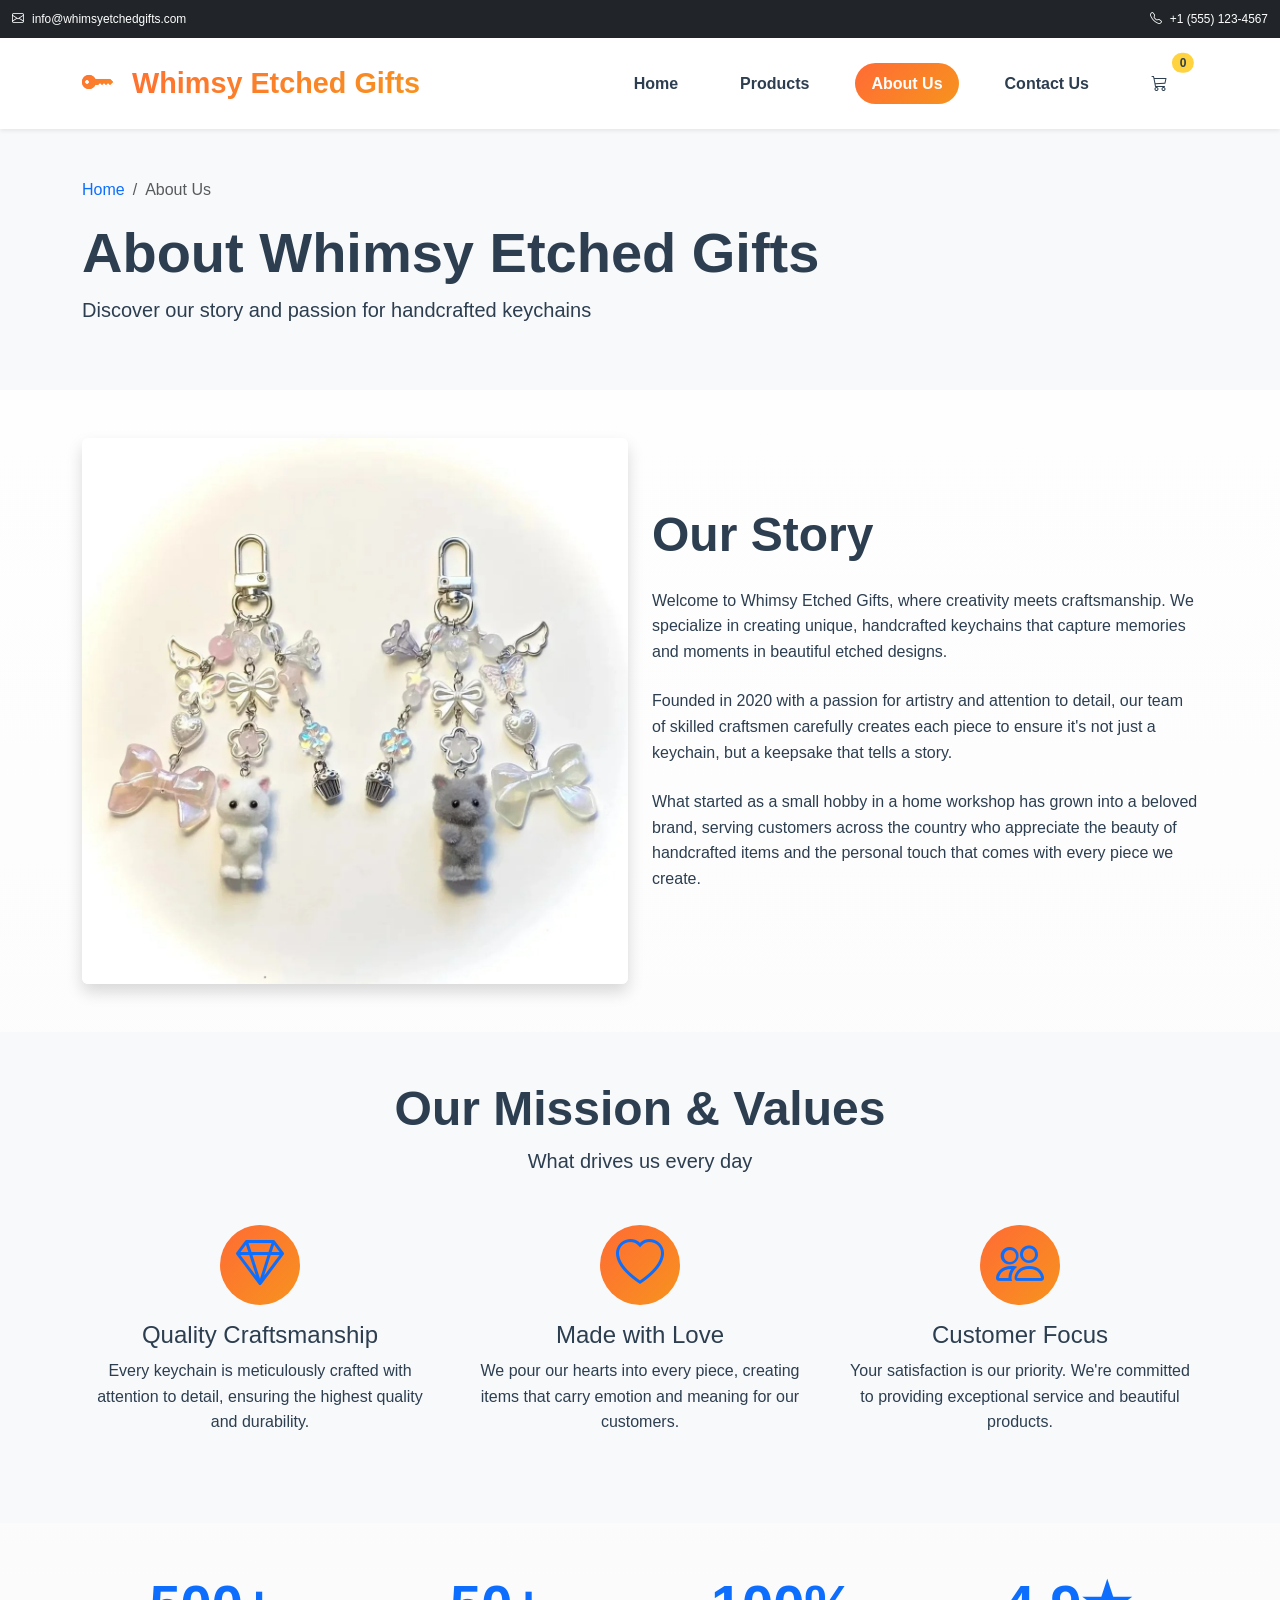
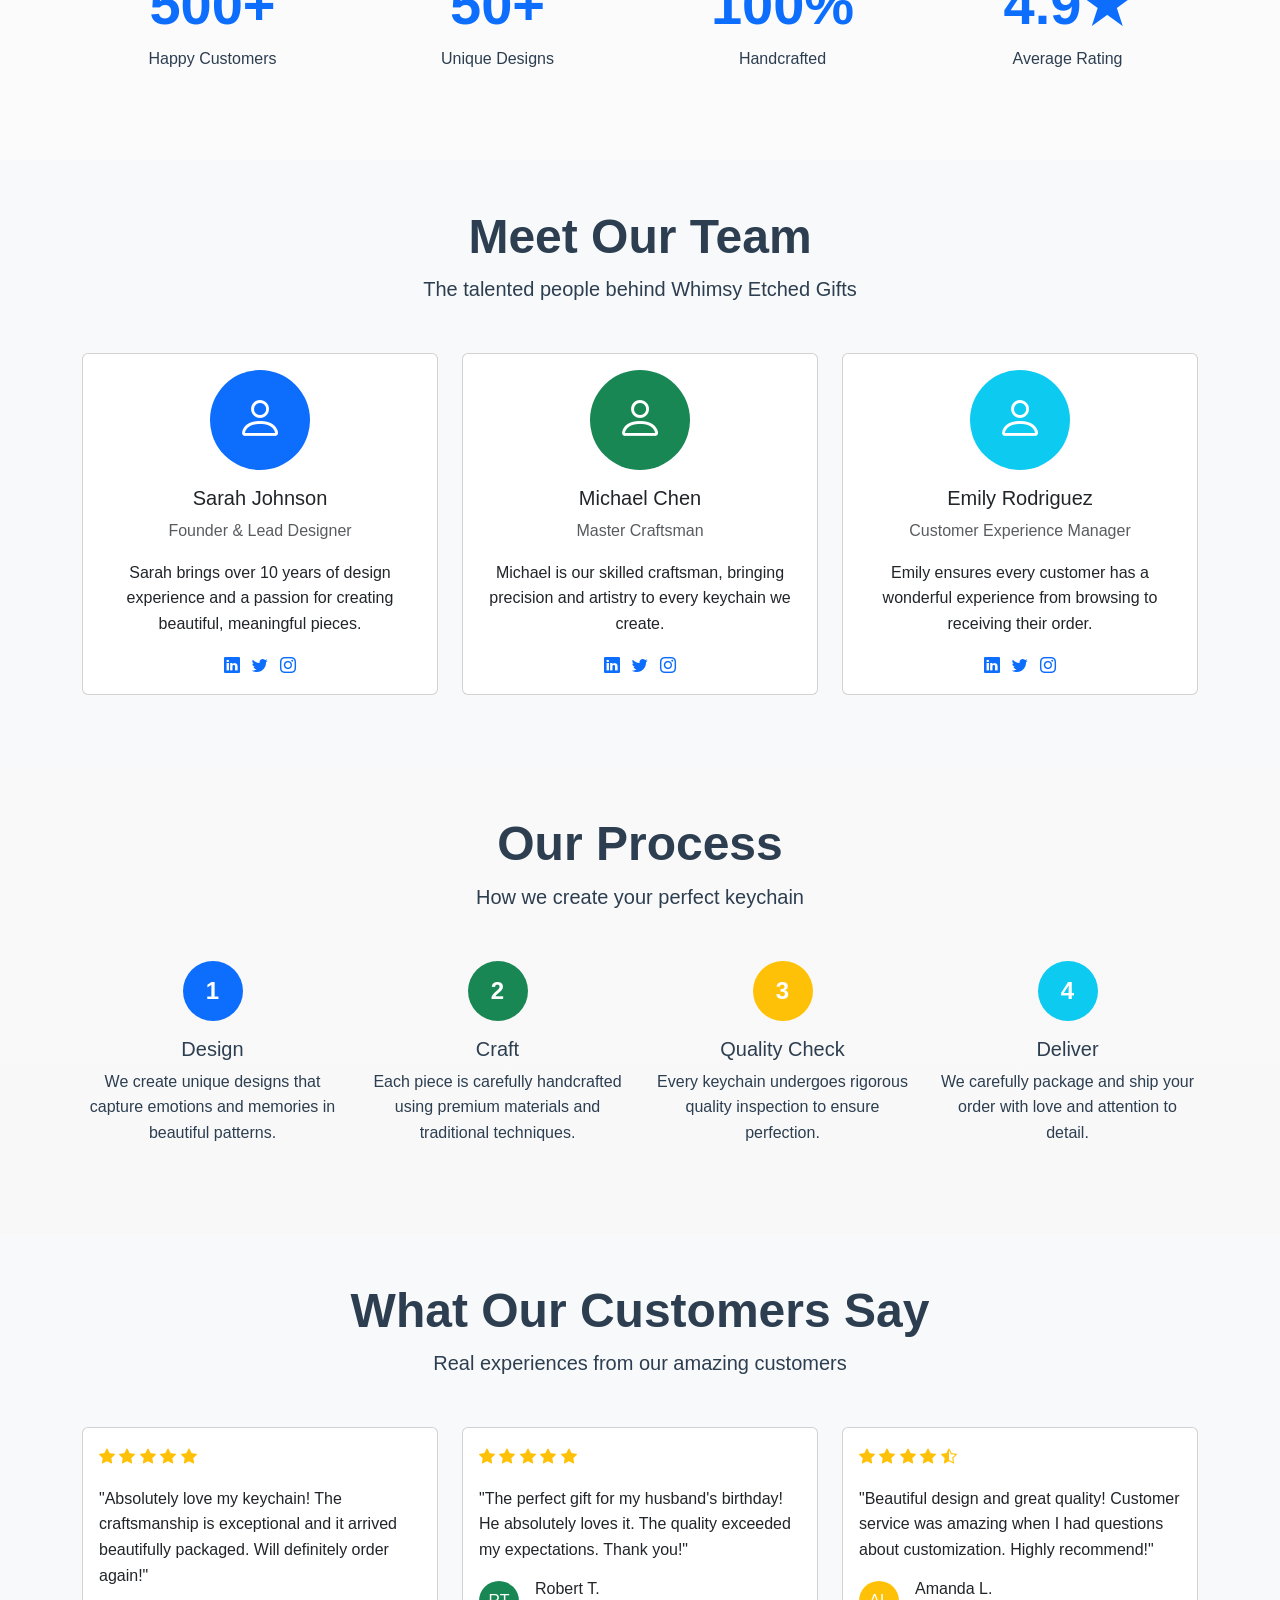
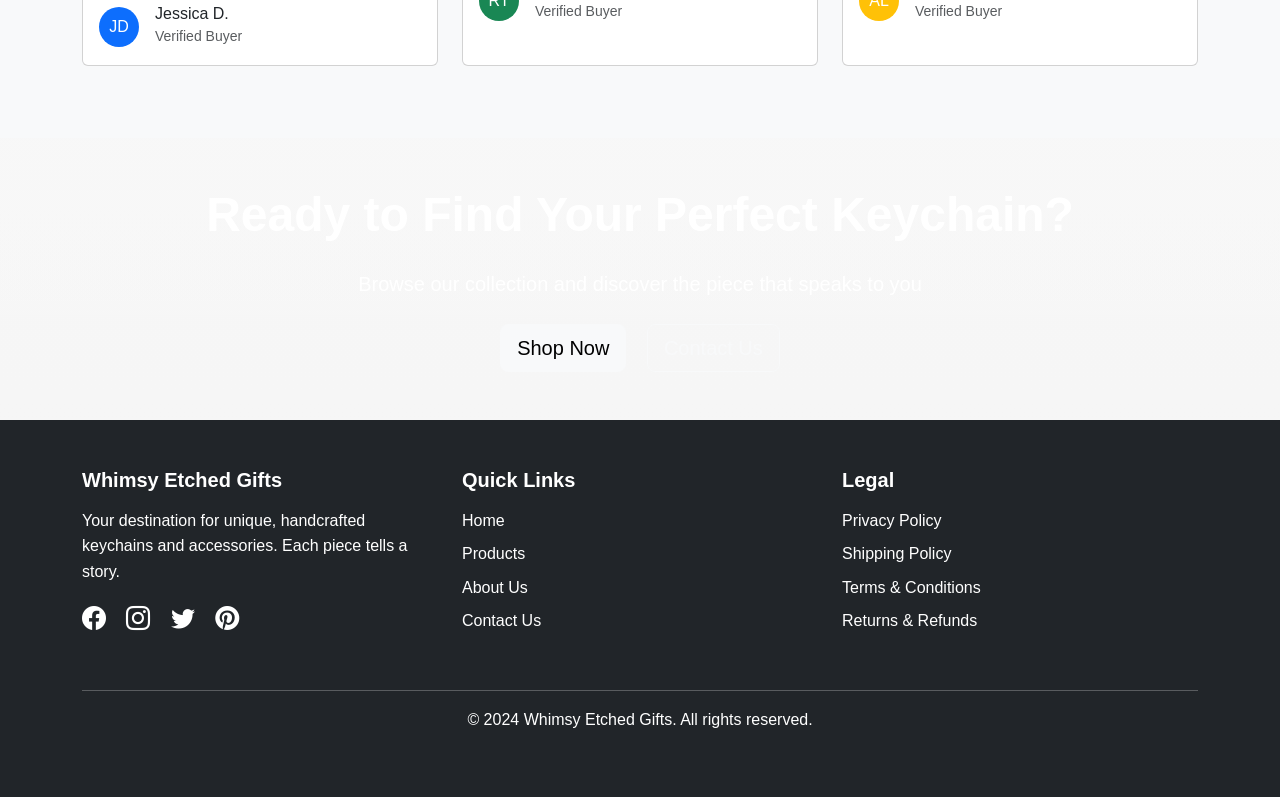
==== about.html @ 39223d39 "whimsyetchedgifts.com" ====
<!DOCTYPE html>
<html lang="en">
<head>
    <meta charset="UTF-8">
    <meta name="viewport" content="width=device-width, initial-scale=1.0">
    <title>About Us - Whimsy Etched Gifts</title>
    
    <!-- Bootstrap CSS -->
    <link href="https://cdn.jsdelivr.net/npm/bootstrap@5.3.0/dist/css/bootstrap.min.css" rel="stylesheet">
    <!-- Bootstrap Icons -->
    <link rel="stylesheet" href="https://cdn.jsdelivr.net/npm/bootstrap-icons@1.11.0/font/bootstrap-icons.css">
    <!-- Custom CSS -->
    <link rel="stylesheet" href="css/style.css">
</head>
<body>
    <!-- Top Bar -->
    <div class="top-bar bg-dark text-white py-2">
        <div class="container">
            <div class="row align-items-center">
                <div class="col-md-6">
                    <small><i class="bi bi-envelope me-2"></i>info@whimsyetchedgifts.com</small>
                </div>
                <div class="col-md-6 text-md-end">
                    <small><i class="bi bi-telephone me-2"></i>+1 (555) 123-4567</small>
                </div>
            </div>
        </div>
    </div>

    <!-- Navigation -->
    <nav class="navbar navbar-expand-lg navbar-light bg-white shadow-sm sticky-top">
        <div class="container">
            <a class="navbar-brand fw-bold text-primary" href="index.html">
                <i class="bi bi-key-fill me-2"></i>Whimsy Etched Gifts
            </a>
            
            <button class="navbar-toggler" type="button" data-bs-toggle="collapse" data-bs-target="#navbarNav">
                <span class="navbar-toggler-icon"></span>
            </button>
            
            <div class="collapse navbar-collapse" id="navbarNav">
                <ul class="navbar-nav ms-auto">
                    <li class="nav-item">
                        <a class="nav-link" href="index.html">Home</a>
                    </li>
                    <li class="nav-item">
                        <a class="nav-link" href="products.html">Products</a>
                    </li>
                    <li class="nav-item">
                        <a class="nav-link active" href="about.html">About Us</a>
                    </li>
                    <li class="nav-item">
                        <a class="nav-link" href="contact.html">Contact Us</a>
                    </li>
                    <li class="nav-item">
                        <a class="nav-link position-relative" href="cart.html">
                            <i class="bi bi-cart3"></i>
                            <span class="position-absolute top-0 start-100 translate-middle badge rounded-pill bg-danger" id="cart-count">0</span>
                        </a>
                    </li>
                </ul>
            </div>
        </div>
    </nav>

    <!-- Page Header -->
    <section class="py-5 bg-light">
        <div class="container">
            <div class="row">
                <div class="col-12">
                    <nav aria-label="breadcrumb">
                        <ol class="breadcrumb">
                            <li class="breadcrumb-item"><a href="index.html" class="text-decoration-none">Home</a></li>
                            <li class="breadcrumb-item active">About Us</li>
                        </ol>
                    </nav>
                    <h1 class="display-4 fw-bold">About Whimsy Etched Gifts</h1>
                    <p class="lead">Discover our story and passion for handcrafted keychains</p>
                </div>
            </div>
        </div>
    </section>

    <!-- About Hero Section -->
    <section class="py-5">
        <div class="container">
            <div class="row align-items-center">
                <div class="col-lg-6">
                    <img src="SP2/main_images/main-image-1.jpeg" alt="About Us" class="img-fluid rounded shadow">
                </div>
                <div class="col-lg-6">
                    <h2 class="display-5 fw-bold mb-4">Our Story</h2>
                    <p class="mb-4">Welcome to Whimsy Etched Gifts, where creativity meets craftsmanship. We specialize in creating unique, handcrafted keychains that capture memories and moments in beautiful etched designs.</p>
                    <p class="mb-4">Founded in 2020 with a passion for artistry and attention to detail, our team of skilled craftsmen carefully creates each piece to ensure it's not just a keychain, but a keepsake that tells a story.</p>
                    <p class="mb-4">What started as a small hobby in a home workshop has grown into a beloved brand, serving customers across the country who appreciate the beauty of handcrafted items and the personal touch that comes with every piece we create.</p>
                </div>
            </div>
        </div>
    </section>

    <!-- Mission & Values -->
    <section class="py-5 bg-light">
        <div class="container">
            <div class="text-center mb-5">
                <h2 class="display-5 fw-bold">Our Mission & Values</h2>
                <p class="lead">What drives us every day</p>
            </div>
            
            <div class="row">
                <div class="col-md-4 mb-4">
                    <div class="text-center">
                        <div class="feature-icon text-primary mb-3">
                            <i class="bi bi-gem" style="font-size: 3rem;"></i>
                        </div>
                        <h4>Quality Craftsmanship</h4>
                        <p>Every keychain is meticulously crafted with attention to detail, ensuring the highest quality and durability.</p>
                    </div>
                </div>
                <div class="col-md-4 mb-4">
                    <div class="text-center">
                        <div class="feature-icon text-primary mb-3">
                            <i class="bi bi-heart" style="font-size: 3rem;"></i>
                        </div>
                        <h4>Made with Love</h4>
                        <p>We pour our hearts into every piece, creating items that carry emotion and meaning for our customers.</p>
                    </div>
                </div>
                <div class="col-md-4 mb-4">
                    <div class="text-center">
                        <div class="feature-icon text-primary mb-3">
                            <i class="bi bi-people" style="font-size: 3rem;"></i>
                        </div>
                        <h4>Customer Focus</h4>
                        <p>Your satisfaction is our priority. We're committed to providing exceptional service and beautiful products.</p>
                    </div>
                </div>
            </div>
        </div>
    </section>

    <!-- Stats Section -->
    <section class="py-5">
        <div class="container">
            <div class="row text-center">
                <div class="col-md-3 mb-4">
                    <h2 class="display-4 fw-bold text-primary">500+</h2>
                    <p>Happy Customers</p>
                </div>
                <div class="col-md-3 mb-4">
                    <h2 class="display-4 fw-bold text-primary">50+</h2>
                    <p>Unique Designs</p>
                </div>
                <div class="col-md-3 mb-4">
                    <h2 class="display-4 fw-bold text-primary">100%</h2>
                    <p>Handcrafted</p>
                </div>
                <div class="col-md-3 mb-4">
                    <h2 class="display-4 fw-bold text-primary">4.9★</h2>
                    <p>Average Rating</p>
                </div>
            </div>
        </div>
    </section>

    <!-- Team Section -->
    <section class="py-5 bg-light">
        <div class="container">
            <div class="text-center mb-5">
                <h2 class="display-5 fw-bold">Meet Our Team</h2>
                <p class="lead">The talented people behind Whimsy Etched Gifts</p>
            </div>
            
            <div class="row">
                <div class="col-md-4 mb-4">
                    <div class="card text-center">
                        <div class="card-body">
                            <div class="bg-primary text-white rounded-circle d-flex align-items-center justify-content-center mx-auto mb-3" style="width: 100px; height: 100px;">
                                <i class="bi bi-person" style="font-size: 3rem;"></i>
                            </div>
                            <h5>Sarah Johnson</h5>
                            <p class="text-muted">Founder & Lead Designer</p>
                            <p>Sarah brings over 10 years of design experience and a passion for creating beautiful, meaningful pieces.</p>
                            <div class="social-links">
                                <a href="#" class="text-primary me-2"><i class="bi bi-linkedin"></i></a>
                                <a href="#" class="text-primary me-2"><i class="bi bi-twitter"></i></a>
                                <a href="#" class="text-primary"><i class="bi bi-instagram"></i></a>
                            </div>
                        </div>
                    </div>
                </div>
                <div class="col-md-4 mb-4">
                    <div class="card text-center">
                        <div class="card-body">
                            <div class="bg-success text-white rounded-circle d-flex align-items-center justify-content-center mx-auto mb-3" style="width: 100px; height: 100px;">
                                <i class="bi bi-person" style="font-size: 3rem;"></i>
                            </div>
                            <h5>Michael Chen</h5>
                            <p class="text-muted">Master Craftsman</p>
                            <p>Michael is our skilled craftsman, bringing precision and artistry to every keychain we create.</p>
                            <div class="social-links">
                                <a href="#" class="text-primary me-2"><i class="bi bi-linkedin"></i></a>
                                <a href="#" class="text-primary me-2"><i class="bi bi-twitter"></i></a>
                                <a href="#" class="text-primary"><i class="bi bi-instagram"></i></a>
                            </div>
                        </div>
                    </div>
                </div>
                <div class="col-md-4 mb-4">
                    <div class="card text-center">
                        <div class="card-body">
                            <div class="bg-info text-white rounded-circle d-flex align-items-center justify-content-center mx-auto mb-3" style="width: 100px; height: 100px;">
                                <i class="bi bi-person" style="font-size: 3rem;"></i>
                            </div>
                            <h5>Emily Rodriguez</h5>
                            <p class="text-muted">Customer Experience Manager</p>
                            <p>Emily ensures every customer has a wonderful experience from browsing to receiving their order.</p>
                            <div class="social-links">
                                <a href="#" class="text-primary me-2"><i class="bi bi-linkedin"></i></a>
                                <a href="#" class="text-primary me-2"><i class="bi bi-twitter"></i></a>
                                <a href="#" class="text-primary"><i class="bi bi-instagram"></i></a>
                            </div>
                        </div>
                    </div>
                </div>
            </div>
        </div>
    </section>

    <!-- Process Section -->
    <section class="py-5">
        <div class="container">
            <div class="text-center mb-5">
                <h2 class="display-5 fw-bold">Our Process</h2>
                <p class="lead">How we create your perfect keychain</p>
            </div>
            
            <div class="row">
                <div class="col-md-3 mb-4 text-center">
                    <div class="process-step">
                        <div class="step-number bg-primary text-white rounded-circle d-flex align-items-center justify-content-center mx-auto mb-3" style="width: 60px; height: 60px;">
                            <span style="font-size: 1.5rem; font-weight: bold;">1</span>
                        </div>
                        <h5>Design</h5>
                        <p>We create unique designs that capture emotions and memories in beautiful patterns.</p>
                    </div>
                </div>
                <div class="col-md-3 mb-4 text-center">
                    <div class="process-step">
                        <div class="step-number bg-success text-white rounded-circle d-flex align-items-center justify-content-center mx-auto mb-3" style="width: 60px; height: 60px;">
                            <span style="font-size: 1.5rem; font-weight: bold;">2</span>
                        </div>
                        <h5>Craft</h5>
                        <p>Each piece is carefully handcrafted using premium materials and traditional techniques.</p>
                    </div>
                </div>
                <div class="col-md-3 mb-4 text-center">
                    <div class="process-step">
                        <div class="step-number bg-warning text-white rounded-circle d-flex align-items-center justify-content-center mx-auto mb-3" style="width: 60px; height: 60px;">
                            <span style="font-size: 1.5rem; font-weight: bold;">3</span>
                        </div>
                        <h5>Quality Check</h5>
                        <p>Every keychain undergoes rigorous quality inspection to ensure perfection.</p>
                    </div>
                </div>
                <div class="col-md-3 mb-4 text-center">
                    <div class="process-step">
                        <div class="step-number bg-info text-white rounded-circle d-flex align-items-center justify-content-center mx-auto mb-3" style="width: 60px; height: 60px;">
                            <span style="font-size: 1.5rem; font-weight: bold;">4</span>
                        </div>
                        <h5>Deliver</h5>
                        <p>We carefully package and ship your order with love and attention to detail.</p>
                    </div>
                </div>
            </div>
        </div>
    </section>

    <!-- Testimonials -->
    <section class="py-5 bg-light">
        <div class="container">
            <div class="text-center mb-5">
                <h2 class="display-5 fw-bold">What Our Customers Say</h2>
                <p class="lead">Real experiences from our amazing customers</p>
            </div>
            
            <div class="row">
                <div class="col-md-4 mb-4">
                    <div class="card h-100">
                        <div class="card-body">
                            <div class="text-warning mb-3">
                                <i class="bi bi-star-fill"></i>
                                <i class="bi bi-star-fill"></i>
                                <i class="bi bi-star-fill"></i>
                                <i class="bi bi-star-fill"></i>
                                <i class="bi bi-star-fill"></i>
                            </div>
                            <p>"Absolutely love my keychain! The craftsmanship is exceptional and it arrived beautifully packaged. Will definitely order again!"</p>
                            <div class="d-flex align-items-center">
                                <div class="bg-primary text-white rounded-circle d-flex align-items-center justify-content-center me-3" style="width: 40px; height: 40px;">
                                    JD
                                </div>
                                <div>
                                    <h6 class="mb-0">Jessica D.</h6>
                                    <small class="text-muted">Verified Buyer</small>
                                </div>
                            </div>
                        </div>
                    </div>
                </div>
                <div class="col-md-4 mb-4">
                    <div class="card h-100">
                        <div class="card-body">
                            <div class="text-warning mb-3">
                                <i class="bi bi-star-fill"></i>
                                <i class="bi bi-star-fill"></i>
                                <i class="bi bi-star-fill"></i>
                                <i class="bi bi-star-fill"></i>
                                <i class="bi bi-star-fill"></i>
                            </div>
                            <p>"The perfect gift for my husband's birthday! He absolutely loves it. The quality exceeded my expectations. Thank you!"</p>
                            <div class="d-flex align-items-center">
                                <div class="bg-success text-white rounded-circle d-flex align-items-center justify-content-center me-3" style="width: 40px; height: 40px;">
                                    RT
                                </div>
                                <div>
                                    <h6 class="mb-0">Robert T.</h6>
                                    <small class="text-muted">Verified Buyer</small>
                                </div>
                            </div>
                        </div>
                    </div>
                </div>
                <div class="col-md-4 mb-4">
                    <div class="card h-100">
                        <div class="card-body">
                            <div class="text-warning mb-3">
                                <i class="bi bi-star-fill"></i>
                                <i class="bi bi-star-fill"></i>
                                <i class="bi bi-star-fill"></i>
                                <i class="bi bi-star-fill"></i>
                                <i class="bi bi-star-half"></i>
                            </div>
                            <p>"Beautiful design and great quality! Customer service was amazing when I had questions about customization. Highly recommend!"</p>
                            <div class="d-flex align-items-center">
                                <div class="bg-warning text-white rounded-circle d-flex align-items-center justify-content-center me-3" style="width: 40px; height: 40px;">
                                    AL
                                </div>
                                <div>
                                    <h6 class="mb-0">Amanda L.</h6>
                                    <small class="text-muted">Verified Buyer</small>
                                </div>
                            </div>
                        </div>
                    </div>
                </div>
            </div>
        </div>
    </section>

    <!-- CTA Section -->
    <section class="py-5 bg-gradient text-white">
        <div class="container text-center">
            <h2 class="display-5 fw-bold mb-4">Ready to Find Your Perfect Keychain?</h2>
            <p class="lead mb-4">Browse our collection and discover the piece that speaks to you</p>
            <a href="products.html" class="btn btn-light btn-lg me-3">Shop Now</a>
            <a href="contact.html" class="btn btn-outline-light btn-lg">Contact Us</a>
        </div>
    </section>

    <!-- Footer -->
    <footer class="bg-dark text-white py-5">
        <div class="container">
            <div class="row">
                <div class="col-lg-4 mb-4">
                    <h5 class="mb-3">Whimsy Etched Gifts</h5>
                    <p>Your destination for unique, handcrafted keychains and accessories. Each piece tells a story.</p>
                    <div class="social-links">
                        <a href="#" class="text-white me-3"><i class="bi bi-facebook"></i></a>
                        <a href="#" class="text-white me-3"><i class="bi bi-instagram"></i></a>
                        <a href="#" class="text-white me-3"><i class="bi bi-twitter"></i></a>
                        <a href="#" class="text-white"><i class="bi bi-pinterest"></i></a>
                    </div>
                </div>
                <div class="col-lg-4 mb-4">
                    <h5 class="mb-3">Quick Links</h5>
                    <ul class="list-unstyled">
                        <li class="mb-2"><a href="index.html" class="text-white text-decoration-none">Home</a></li>
                        <li class="mb-2"><a href="products.html" class="text-white text-decoration-none">Products</a></li>
                        <li class="mb-2"><a href="about.html" class="text-white text-decoration-none">About Us</a></li>
                        <li class="mb-2"><a href="contact.html" class="text-white text-decoration-none">Contact Us</a></li>
                    </ul>
                </div>
                <div class="col-lg-4 mb-4">
                    <h5 class="mb-3">Legal</h5>
                    <ul class="list-unstyled">
                        <li class="mb-2"><a href="privacy-policy.html" class="text-white text-decoration-none">Privacy Policy</a></li>
                        <li class="mb-2"><a href="shipping-policy.html" class="text-white text-decoration-none">Shipping Policy</a></li>
                        <li class="mb-2"><a href="terms-conditions.html" class="text-white text-decoration-none">Terms & Conditions</a></li>
                        <li class="mb-2"><a href="returns-refunds.html" class="text-white text-decoration-none">Returns & Refunds</a></li>
                    </ul>
                </div>
            </div>
            <hr class="bg-white">
            <div class="text-center">
                <p>&copy; 2024 Whimsy Etched Gifts. All rights reserved.</p>
            </div>
        </div>
    </footer>

    <!-- Bootstrap JS -->
    <script src="https://cdn.jsdelivr.net/npm/bootstrap@5.3.0/dist/js/bootstrap.bundle.min.js"></script>
    <!-- Custom JS -->
    <script src="js/script.js"></script>
</body>
</html>
---- css/style.css ----
/* Global Styles */
:root {
    --primary-color: #ff6b35;
    --secondary-color: #f7931e;
    --accent-color: #ffd23f;
    --dark-color: #2c3e50;
    --light-color: #f8f9fa;
    --gradient: linear-gradient(135deg, var(--primary-color), var(--secondary-color));
    --shadow-soft: 0 10px 30px rgba(0,0,0,0.1);
    --shadow-hover: 0 20px 40px rgba(0,0,0,0.15);
}

body {
    font-family: 'Segoe UI', Tahoma, Geneva, Verdana, sans-serif;
    line-height: 1.6;
    color: var(--dark-color);
    background: linear-gradient(to bottom, #ffffff, #f5f5f5);
}

/* Modern Top Bar */
.top-bar {
    background: var(--dark-color);
    padding: 8px 0;
    font-size: 0.85rem;
}

.top-bar .container {
    max-width: 1400px;
}

/* Modern Navigation */
.navbar {
    background: white !important;
    box-shadow: 0 2px 20px rgba(0,0,0,0.08);
    padding: 15px 0;
    transition: all 0.3s ease;
}

.navbar-brand {
    font-size: 1.8rem;
    font-weight: 800;
    background: var(--gradient);
    -webkit-background-clip: text;
    -webkit-text-fill-color: transparent;
    background-clip: text;
    display: flex;
    align-items: center;
    gap: 10px;
}

.navbar-brand i {
    background: var(--gradient);
    -webkit-background-clip: text;
    -webkit-text-fill-color: transparent;
    background-clip: text;
    font-size: 2rem;
}

.navbar-nav .nav-link {
    font-weight: 600;
    color: var(--dark-color) !important;
    margin: 0 15px;
    padding: 8px 16px !important;
    border-radius: 25px;
    transition: all 0.3s ease;
    position: relative;
}

.navbar-nav .nav-link:hover {
    background: var(--gradient);
    color: white !important;
    transform: translateY(-2px);
}

.navbar-nav .nav-link.active {
    background: var(--gradient);
    color: white !important;
}

/* Cart Badge */
.navbar-nav .nav-link .badge {
    background: var(--accent-color) !important;
    color: var(--dark-color);
    font-weight: 700;
    animation: pulse 2s infinite;
}

@keyframes pulse {
    0% { transform: scale(1); }
    50% { transform: scale(1.1); }
    100% { transform: scale(1); }
}

/* Modern Hero Section */
.hero-section {
    background: linear-gradient(135deg, #667eea 0%, #764ba2 100%);
    min-height: 600px;
    display: flex;
    align-items: center;
    position: relative;
    overflow: hidden;
}

.hero-section::before {
    content: '';
    position: absolute;
    top: 0;
    left: 0;
    right: 0;
    bottom: 0;
    background: url('data:image/svg+xml,<svg xmlns="http://www.w3.org/2000/svg" viewBox="0 0 1440 320"><path fill="%23ffffff" fill-opacity="0.1" d="M0,96L48,112C96,128,192,160,288,160C384,160,480,128,576,122.7C672,117,768,139,864,154.7C960,171,1056,181,1152,165.3C1248,149,1344,107,1392,85.3L1440,64L1440,320L1392,320C1344,320,1248,320,1152,320C1056,320,960,320,864,320C768,320,672,320,576,320C480,320,384,320,288,320C192,320,96,320,48,320L0,320Z"></path></svg>') no-repeat bottom;
    background-size: cover;
}

.hero-content {
    position: relative;
    z-index: 2;
}

.hero-section h1 {
    font-size: 3.5rem;
    font-weight: 800;
    margin-bottom: 1.5rem;
    text-shadow: 2px 2px 4px rgba(0,0,0,0.3);
}

.hero-section .lead {
    font-size: 1.3rem;
    margin-bottom: 2rem;
    opacity: 0.95;
}

.hero-image {
    position: relative;
    animation: float 6s ease-in-out infinite;
}

.hero-image img {
    border-radius: 20px;
    box-shadow: var(--shadow-hover);
    border: 5px solid rgba(255,255,255,0.2);
}

@keyframes float {
    0%, 100% { transform: translateY(0px) rotate(0deg); }
    25% { transform: translateY(-20px) rotate(2deg); }
    75% { transform: translateY(-10px) rotate(-2deg); }
}

/* Modern Feature Cards */
.feature-section {
    padding: 80px 0;
    background: white;
}

.feature-card {
    background: white;
    border-radius: 20px;
    padding: 40px 30px;
    text-align: center;
    box-shadow: var(--shadow-soft);
    transition: all 0.4s ease;
    border: 2px solid transparent;
    background: linear-gradient(white, white) padding-box,
                var(--gradient) border-box;
    height: 100%;
}

.feature-card:hover {
    transform: translateY(-15px);
    box-shadow: var(--shadow-hover);
}

.feature-icon {
    width: 80px;
    height: 80px;
    margin: 0 auto 20px;
    background: var(--gradient);
    border-radius: 50%;
    display: flex;
    align-items: center;
    justify-content: center;
    font-size: 2rem;
    color: white;
    transition: all 0.3s ease;
}

.feature-card:hover .feature-icon {
    transform: scale(1.1) rotate(5deg);
}

.feature-card h4 {
    font-weight: 700;
    color: var(--dark-color);
    margin-bottom: 15px;
}

/* Modern Product Cards */
.product-card {
    border: none;
    border-radius: 20px;
    overflow: hidden;
    transition: all 0.4s ease;
    height: 100%;
    background: white;
    box-shadow: var(--shadow-soft);
}

.product-card:hover {
    transform: translateY(-10px);
    box-shadow: var(--shadow-hover);
}

.product-image {
    height: 280px;
    overflow: hidden;
    position: relative;
    background: linear-gradient(45deg, #f5f5f5, #e0e0e0);
}

.product-image img {
    width: 100%;
    height: 100%;
    object-fit: cover;
    transition: transform 0.6s ease;
}

.product-card:hover .product-image img {
    transform: scale(1.1) rotate(2deg);
}

.product-overlay {
    position: absolute;
    top: 0;
    left: 0;
    right: 0;
    bottom: 0;
    background: linear-gradient(135deg, rgba(255,107,53,0.9), rgba(247,147,30,0.9));
    display: flex;
    align-items: center;
    justify-content: center;
    opacity: 0;
    transition: all 0.4s ease;
}

.product-card:hover .product-overlay {
    opacity: 1;
}

.product-badge {
    position: absolute;
    top: 15px;
    right: 15px;
    background: var(--accent-color);
    color: var(--dark-color);
    padding: 8px 16px;
    border-radius: 25px;
    font-size: 0.75rem;
    font-weight: 700;
    text-transform: uppercase;
    letter-spacing: 1px;
    animation: bounce 2s infinite;
}

@keyframes bounce {
    0%, 20%, 50%, 80%, 100% { transform: translateY(0); }
    40% { transform: translateY(-10px); }
    60% { transform: translateY(-5px); }
}

.product-price {
    font-size: 1.8rem;
    font-weight: 800;
    color: var(--primary-color);
    background: var(--gradient);
    -webkit-background-clip: text;
    -webkit-text-fill-color: transparent;
    background-clip: text;
}

.product-old-price {
    text-decoration: line-through;
    color: #999;
    font-size: 1.1rem;
    margin-left: 10px;
}

/* Modern Buttons */
.btn-primary {
    background: var(--gradient);
    border: none;
    border-radius: 30px;
    padding: 15px 35px;
    font-weight: 700;
    font-size: 1rem;
    letter-spacing: 0.5px;
    transition: all 0.3s ease;
    text-transform: uppercase;
    position: relative;
    overflow: hidden;
}

.btn-primary::before {
    content: '';
    position: absolute;
    top: 0;
    left: -100%;
    width: 100%;
    height: 100%;
    background: linear-gradient(90deg, transparent, rgba(255,255,255,0.3), transparent);
    transition: left 0.5s ease;
}

.btn-primary:hover::before {
    left: 100%;
}

.btn-primary:hover {
    transform: translateY(-3px);
    box-shadow: 0 15px 30px rgba(255,107,53,0.4);
}

.btn-outline-primary {
    border: 2px solid var(--primary-color);
    border-radius: 30px;
    padding: 15px 35px;
    font-weight: 700;
    transition: all 0.3s ease;
    text-transform: uppercase;
}

.btn-outline-primary:hover {
    background: var(--gradient);
    transform: translateY(-3px);
    box-shadow: 0 15px 30px rgba(255,107,53,0.4);
}

/* Modern Home Layout */
.home-showcase {
    padding: 80px 0;
    background: white;
}

.showcase-grid {
    display: grid;
    grid-template-columns: repeat(auto-fit, minmax(300px, 1fr));
    gap: 30px;
    margin-top: 50px;
}

.showcase-item {
    background: white;
    border-radius: 20px;
    overflow: hidden;
    box-shadow: var(--shadow-soft);
    transition: all 0.4s ease;
}

.showcase-item:hover {
    transform: translateY(-10px);
    box-shadow: var(--shadow-hover);
}

.showcase-item img {
    width: 100%;
    height: 250px;
    object-fit: cover;
}

.showcase-content {
    padding: 30px;
}

.showcase-content h3 {
    font-weight: 700;
    color: var(--dark-color);
    margin-bottom: 15px;
}

/* Modern Stats Section */
.stats-section {
    background: var(--gradient);
    padding: 80px 0;
    color: white;
    position: relative;
    overflow: hidden;
}

.stats-section::before {
    content: '';
    position: absolute;
    top: 0;
    left: 0;
    right: 0;
    bottom: 0;
    background: url('data:image/svg+xml,<svg xmlns="http://www.w3.org/2000/svg" viewBox="0 0 1440 320"><path fill="%23ffffff" fill-opacity="0.1" d="M0,224L48,213.3C96,203,192,181,288,181.3C384,181,480,203,576,218.7C672,235,768,245,864,234.7C960,224,1056,192,1152,181.3C1248,171,1344,181,1392,186.7L1440,192L1440,320L1392,320C1344,320,1248,320,1152,320C1056,320,960,320,864,320C768,320,672,320,576,320C480,320,384,320,288,320C192,320,96,320,48,320L0,320Z"></path></svg>') no-repeat bottom;
    background-size: cover;
}

.stat-item {
    text-align: center;
    position: relative;
    z-index: 2;
}

.stat-number {
    font-size: 3.5rem;
    font-weight: 800;
    margin-bottom: 10px;
    text-shadow: 2px 2px 4px rgba(0,0,0,0.3);
}

.stat-label {
    font-size: 1.2rem;
    font-weight: 600;
    opacity: 0.95;
}

/* Cart Styles */
.cart-item {
    border-bottom: 1px solid #eee;
    padding: 1rem 0;
}

.cart-item img {
    width: 80px;
    height: 80px;
    object-fit: cover;
    border-radius: 10px;
}

.quantity-control {
    display: flex;
    align-items: center;
    gap: 10px;
}

.quantity-control button {
    width: 30px;
    height: 30px;
    border-radius: 50%;
    border: 1px solid #ddd;
    background: white;
    display: flex;
    align-items: center;
    justify-content: center;
    cursor: pointer;
    transition: all 0.3s ease;
}

.quantity-control button:hover {
    background: var(--gradient);
    color: white;
    border-color: var(--primary-color);
}

.quantity-control span {
    font-weight: 600;
    min-width: 20px;
    text-align: center;
}

/* Footer */
footer {
    background: var(--dark-color);
    padding: 60px 0 30px;
    margin-top: 0;
}

footer h5 {
    font-weight: 700;
    margin-bottom: 20px;
    color: white;
}

footer .social-links a {
    font-size: 1.5rem;
    margin-right: 15px;
    transition: all 0.3s ease;
}

footer .social-links a:hover {
    color: var(--primary-color) !important;
    transform: translateY(-3px);
}

/* Responsive */
@media (max-width: 768px) {
    .hero-section h1 {
        font-size: 2.5rem;
    }
    
    .navbar-brand {
        font-size: 1.5rem;
    }
    
    .navbar-nav .nav-link {
        margin: 5px 10px;
        padding: 8px 12px !important;
    }
    
    .feature-card {
        padding: 30px 20px;
    }
    
    .stat-number {
        font-size: 2.5rem;
    }
}

/* Animations */
.fade-in {
    animation: fadeIn 0.8s ease-in;
}

@keyframes fadeIn {
    from { opacity: 0; transform: translateY(30px); }
    to { opacity: 1; transform: translateY(0); }
}

/* Toast Notification */
.toast-container {
    position: fixed;
    top: 100px;
    right: 20px;
    z-index: 1050;
}

.custom-toast {
    background: white;
    border-radius: 15px;
    box-shadow: var(--shadow-hover);
    padding: 15px 20px;
    margin-bottom: 10px;
    display: flex;
    align-items: center;
    gap: 10px;
    animation: slideIn 0.3s ease;
    border-left: 4px solid var(--primary-color);
}

@keyframes slideIn {
    from { transform: translateX(100%); opacity: 0; }
    to { transform: translateX(0); opacity: 1; }
}

/* Scroll to Top Button */
.scroll-top {
    position: fixed;
    bottom: 30px;
    right: 30px;
    background: var(--gradient);
    color: white;
    width: 50px;
    height: 50px;
    border-radius: 50%;
    display: flex;
    align-items: center;
    justify-content: center;
    cursor: pointer;
    opacity: 0;
    visibility: hidden;
    transition: all 0.3s ease;
    z-index: 1000;
    box-shadow: var(--shadow-soft);
}

.scroll-top.show {
    opacity: 1;
    visibility: visible;
}

.scroll-top:hover {
    transform: translateY(-5px);
    box-shadow: var(--shadow-hover);
}
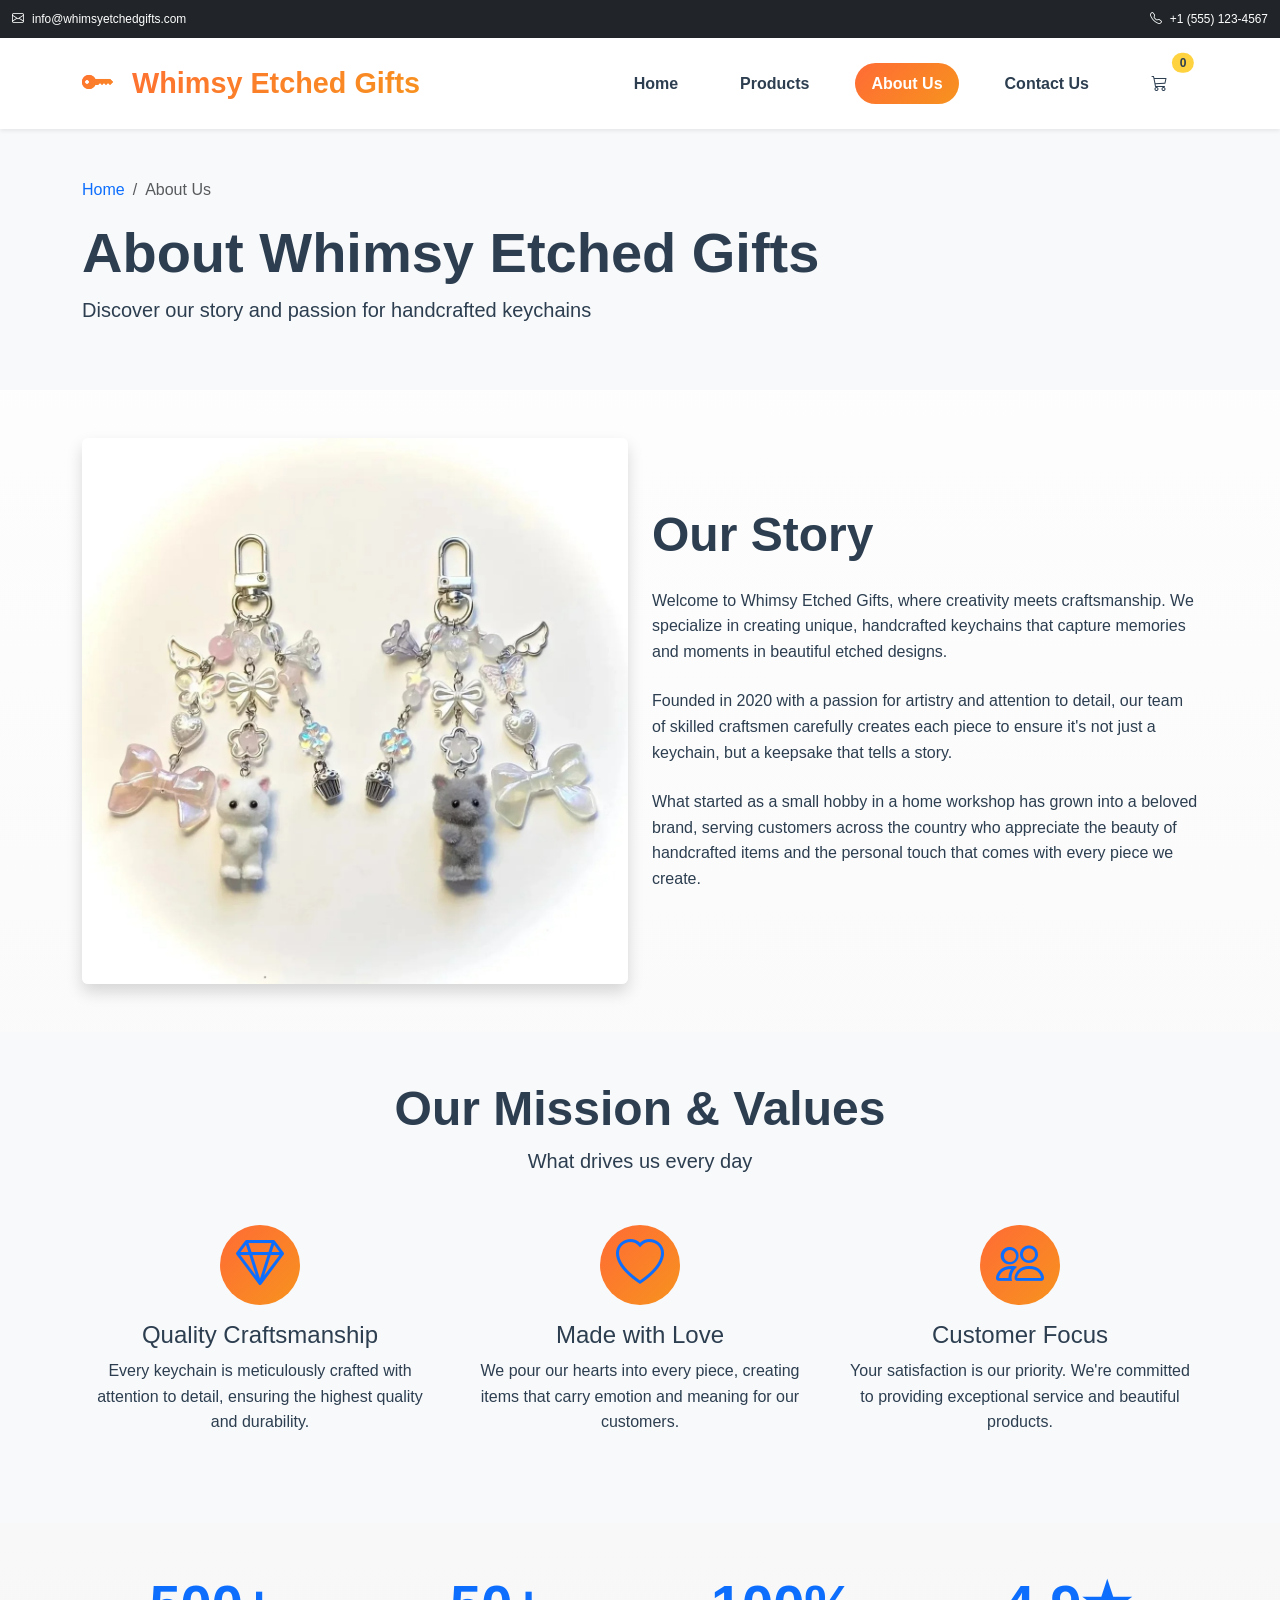
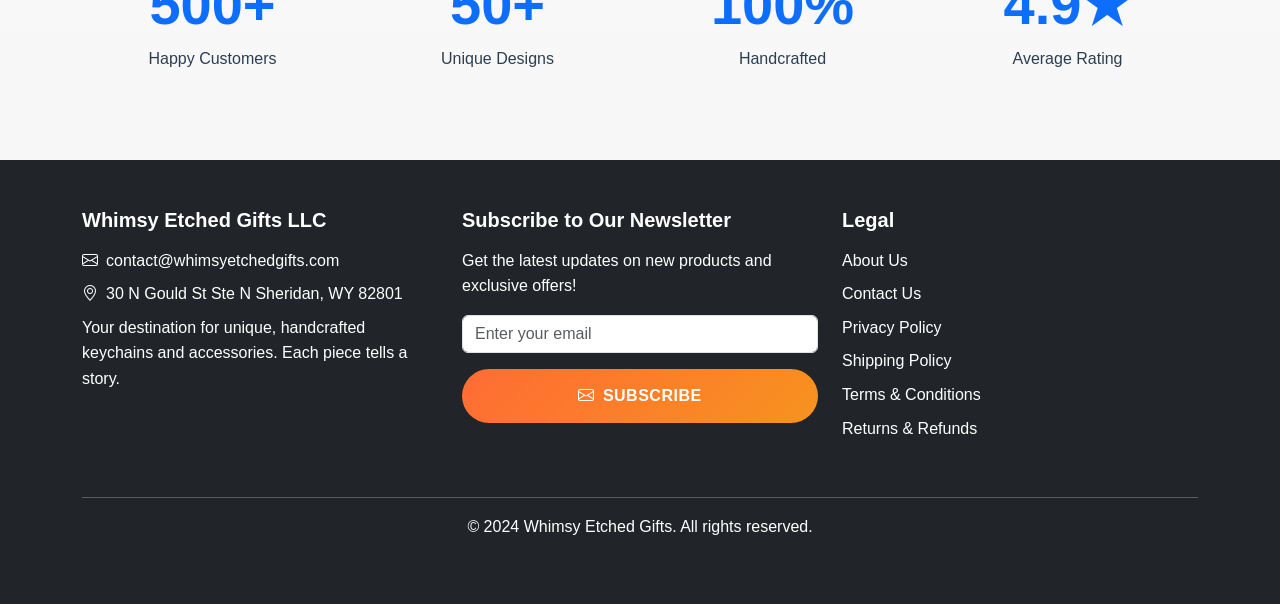
==== commit eac9a32b: "first commit" ====
--- a/about.html
+++ b/about.html
@@ -161,238 +161,33 @@
             </div>
         </div>
     </section>
-
-    <!-- Team Section -->
-    <section class="py-5 bg-light">
-        <div class="container">
-            <div class="text-center mb-5">
-                <h2 class="display-5 fw-bold">Meet Our Team</h2>
-                <p class="lead">The talented people behind Whimsy Etched Gifts</p>
-            </div>
-            
-            <div class="row">
-                <div class="col-md-4 mb-4">
-                    <div class="card text-center">
-                        <div class="card-body">
-                            <div class="bg-primary text-white rounded-circle d-flex align-items-center justify-content-center mx-auto mb-3" style="width: 100px; height: 100px;">
-                                <i class="bi bi-person" style="font-size: 3rem;"></i>
-                            </div>
-                            <h5>Sarah Johnson</h5>
-                            <p class="text-muted">Founder & Lead Designer</p>
-                            <p>Sarah brings over 10 years of design experience and a passion for creating beautiful, meaningful pieces.</p>
-                            <div class="social-links">
-                                <a href="#" class="text-primary me-2"><i class="bi bi-linkedin"></i></a>
-                                <a href="#" class="text-primary me-2"><i class="bi bi-twitter"></i></a>
-                                <a href="#" class="text-primary"><i class="bi bi-instagram"></i></a>
-                            </div>
-                        </div>
-                    </div>
-                </div>
-                <div class="col-md-4 mb-4">
-                    <div class="card text-center">
-                        <div class="card-body">
-                            <div class="bg-success text-white rounded-circle d-flex align-items-center justify-content-center mx-auto mb-3" style="width: 100px; height: 100px;">
-                                <i class="bi bi-person" style="font-size: 3rem;"></i>
-                            </div>
-                            <h5>Michael Chen</h5>
-                            <p class="text-muted">Master Craftsman</p>
-                            <p>Michael is our skilled craftsman, bringing precision and artistry to every keychain we create.</p>
-                            <div class="social-links">
-                                <a href="#" class="text-primary me-2"><i class="bi bi-linkedin"></i></a>
-                                <a href="#" class="text-primary me-2"><i class="bi bi-twitter"></i></a>
-                                <a href="#" class="text-primary"><i class="bi bi-instagram"></i></a>
-                            </div>
-                        </div>
-                    </div>
-                </div>
-                <div class="col-md-4 mb-4">
-                    <div class="card text-center">
-                        <div class="card-body">
-                            <div class="bg-info text-white rounded-circle d-flex align-items-center justify-content-center mx-auto mb-3" style="width: 100px; height: 100px;">
-                                <i class="bi bi-person" style="font-size: 3rem;"></i>
-                            </div>
-                            <h5>Emily Rodriguez</h5>
-                            <p class="text-muted">Customer Experience Manager</p>
-                            <p>Emily ensures every customer has a wonderful experience from browsing to receiving their order.</p>
-                            <div class="social-links">
-                                <a href="#" class="text-primary me-2"><i class="bi bi-linkedin"></i></a>
-                                <a href="#" class="text-primary me-2"><i class="bi bi-twitter"></i></a>
-                                <a href="#" class="text-primary"><i class="bi bi-instagram"></i></a>
-                            </div>
-                        </div>
-                    </div>
-                </div>
-            </div>
-        </div>
-    </section>
-
-    <!-- Process Section -->
-    <section class="py-5">
-        <div class="container">
-            <div class="text-center mb-5">
-                <h2 class="display-5 fw-bold">Our Process</h2>
-                <p class="lead">How we create your perfect keychain</p>
-            </div>
-            
-            <div class="row">
-                <div class="col-md-3 mb-4 text-center">
-                    <div class="process-step">
-                        <div class="step-number bg-primary text-white rounded-circle d-flex align-items-center justify-content-center mx-auto mb-3" style="width: 60px; height: 60px;">
-                            <span style="font-size: 1.5rem; font-weight: bold;">1</span>
-                        </div>
-                        <h5>Design</h5>
-                        <p>We create unique designs that capture emotions and memories in beautiful patterns.</p>
-                    </div>
-                </div>
-                <div class="col-md-3 mb-4 text-center">
-                    <div class="process-step">
-                        <div class="step-number bg-success text-white rounded-circle d-flex align-items-center justify-content-center mx-auto mb-3" style="width: 60px; height: 60px;">
-                            <span style="font-size: 1.5rem; font-weight: bold;">2</span>
-                        </div>
-                        <h5>Craft</h5>
-                        <p>Each piece is carefully handcrafted using premium materials and traditional techniques.</p>
-                    </div>
-                </div>
-                <div class="col-md-3 mb-4 text-center">
-                    <div class="process-step">
-                        <div class="step-number bg-warning text-white rounded-circle d-flex align-items-center justify-content-center mx-auto mb-3" style="width: 60px; height: 60px;">
-                            <span style="font-size: 1.5rem; font-weight: bold;">3</span>
-                        </div>
-                        <h5>Quality Check</h5>
-                        <p>Every keychain undergoes rigorous quality inspection to ensure perfection.</p>
-                    </div>
-                </div>
-                <div class="col-md-3 mb-4 text-center">
-                    <div class="process-step">
-                        <div class="step-number bg-info text-white rounded-circle d-flex align-items-center justify-content-center mx-auto mb-3" style="width: 60px; height: 60px;">
-                            <span style="font-size: 1.5rem; font-weight: bold;">4</span>
-                        </div>
-                        <h5>Deliver</h5>
-                        <p>We carefully package and ship your order with love and attention to detail.</p>
-                    </div>
-                </div>
-            </div>
-        </div>
-    </section>
-
-    <!-- Testimonials -->
-    <section class="py-5 bg-light">
-        <div class="container">
-            <div class="text-center mb-5">
-                <h2 class="display-5 fw-bold">What Our Customers Say</h2>
-                <p class="lead">Real experiences from our amazing customers</p>
-            </div>
-            
-            <div class="row">
-                <div class="col-md-4 mb-4">
-                    <div class="card h-100">
-                        <div class="card-body">
-                            <div class="text-warning mb-3">
-                                <i class="bi bi-star-fill"></i>
-                                <i class="bi bi-star-fill"></i>
-                                <i class="bi bi-star-fill"></i>
-                                <i class="bi bi-star-fill"></i>
-                                <i class="bi bi-star-fill"></i>
-                            </div>
-                            <p>"Absolutely love my keychain! The craftsmanship is exceptional and it arrived beautifully packaged. Will definitely order again!"</p>
-                            <div class="d-flex align-items-center">
-                                <div class="bg-primary text-white rounded-circle d-flex align-items-center justify-content-center me-3" style="width: 40px; height: 40px;">
-                                    JD
-                                </div>
-                                <div>
-                                    <h6 class="mb-0">Jessica D.</h6>
-                                    <small class="text-muted">Verified Buyer</small>
-                                </div>
-                            </div>
-                        </div>
-                    </div>
-                </div>
-                <div class="col-md-4 mb-4">
-                    <div class="card h-100">
-                        <div class="card-body">
-                            <div class="text-warning mb-3">
-                                <i class="bi bi-star-fill"></i>
-                                <i class="bi bi-star-fill"></i>
-                                <i class="bi bi-star-fill"></i>
-                                <i class="bi bi-star-fill"></i>
-                                <i class="bi bi-star-fill"></i>
-                            </div>
-                            <p>"The perfect gift for my husband's birthday! He absolutely loves it. The quality exceeded my expectations. Thank you!"</p>
-                            <div class="d-flex align-items-center">
-                                <div class="bg-success text-white rounded-circle d-flex align-items-center justify-content-center me-3" style="width: 40px; height: 40px;">
-                                    RT
-                                </div>
-                                <div>
-                                    <h6 class="mb-0">Robert T.</h6>
-                                    <small class="text-muted">Verified Buyer</small>
-                                </div>
-                            </div>
-                        </div>
-                    </div>
-                </div>
-                <div class="col-md-4 mb-4">
-                    <div class="card h-100">
-                        <div class="card-body">
-                            <div class="text-warning mb-3">
-                                <i class="bi bi-star-fill"></i>
-                                <i class="bi bi-star-fill"></i>
-                                <i class="bi bi-star-fill"></i>
-                                <i class="bi bi-star-fill"></i>
-                                <i class="bi bi-star-half"></i>
-                            </div>
-                            <p>"Beautiful design and great quality! Customer service was amazing when I had questions about customization. Highly recommend!"</p>
-                            <div class="d-flex align-items-center">
-                                <div class="bg-warning text-white rounded-circle d-flex align-items-center justify-content-center me-3" style="width: 40px; height: 40px;">
-                                    AL
-                                </div>
-                                <div>
-                                    <h6 class="mb-0">Amanda L.</h6>
-                                    <small class="text-muted">Verified Buyer</small>
-                                </div>
-                            </div>
-                        </div>
-                    </div>
-                </div>
-            </div>
-        </div>
-    </section>
-
-    <!-- CTA Section -->
-    <section class="py-5 bg-gradient text-white">
-        <div class="container text-center">
-            <h2 class="display-5 fw-bold mb-4">Ready to Find Your Perfect Keychain?</h2>
-            <p class="lead mb-4">Browse our collection and discover the piece that speaks to you</p>
-            <a href="products.html" class="btn btn-light btn-lg me-3">Shop Now</a>
-            <a href="contact.html" class="btn btn-outline-light btn-lg">Contact Us</a>
-        </div>
-    </section>
-
     <!-- Footer -->
     <footer class="bg-dark text-white py-5">
         <div class="container">
             <div class="row">
                 <div class="col-lg-4 mb-4">
-                    <h5 class="mb-3">Whimsy Etched Gifts</h5>
-                    <p>Your destination for unique, handcrafted keychains and accessories. Each piece tells a story.</p>
-                    <div class="social-links">
-                        <a href="#" class="text-white me-3"><i class="bi bi-facebook"></i></a>
-                        <a href="#" class="text-white me-3"><i class="bi bi-instagram"></i></a>
-                        <a href="#" class="text-white me-3"><i class="bi bi-twitter"></i></a>
-                        <a href="#" class="text-white"><i class="bi bi-pinterest"></i></a>
-                    </div>
+                    <h5 class="mb-3">Whimsy Etched Gifts LLC</h5>
+                    <p class="mb-2"><i class="bi bi-envelope me-2"></i>contact@whimsyetchedgifts.com</p>
+                    <p class="mb-2"><i class="bi bi-geo-alt me-2"></i>30 N Gould St Ste N Sheridan, WY 82801</p>
+                    <p class="mb-0">Your destination for unique, handcrafted keychains and accessories. Each piece tells a story.</p>
                 </div>
                 <div class="col-lg-4 mb-4">
-                    <h5 class="mb-3">Quick Links</h5>
-                    <ul class="list-unstyled">
-                        <li class="mb-2"><a href="index.html" class="text-white text-decoration-none">Home</a></li>
-                        <li class="mb-2"><a href="products.html" class="text-white text-decoration-none">Products</a></li>
-                        <li class="mb-2"><a href="about.html" class="text-white text-decoration-none">About Us</a></li>
-                        <li class="mb-2"><a href="contact.html" class="text-white text-decoration-none">Contact Us</a></li>
-                    </ul>
+                    <h5 class="mb-3">Subscribe to Our Newsletter</h5>
+                    <p class="mb-3">Get the latest updates on new products and exclusive offers!</p>
+                    <form id="subscribe-form">
+                        <div class="mb-3">
+                            <input type="email" class="form-control" id="subscribe-email" placeholder="Enter your email" required>
+                        </div>
+                        <button type="submit" class="btn btn-primary w-100">
+                            <i class="bi bi-envelope me-2"></i>Subscribe
+                        </button>
+                    </form>
                 </div>
                 <div class="col-lg-4 mb-4">
                     <h5 class="mb-3">Legal</h5>
                     <ul class="list-unstyled">
+                        <li class="mb-2"><a href="about.html" class="text-white text-decoration-none">About Us</a></li>
+                        <li class="mb-2"><a href="contact.html" class="text-white text-decoration-none">Contact Us</a></li>
                         <li class="mb-2"><a href="privacy-policy.html" class="text-white text-decoration-none">Privacy Policy</a></li>
                         <li class="mb-2"><a href="shipping-policy.html" class="text-white text-decoration-none">Shipping Policy</a></li>
                         <li class="mb-2"><a href="terms-conditions.html" class="text-white text-decoration-none">Terms & Conditions</a></li>
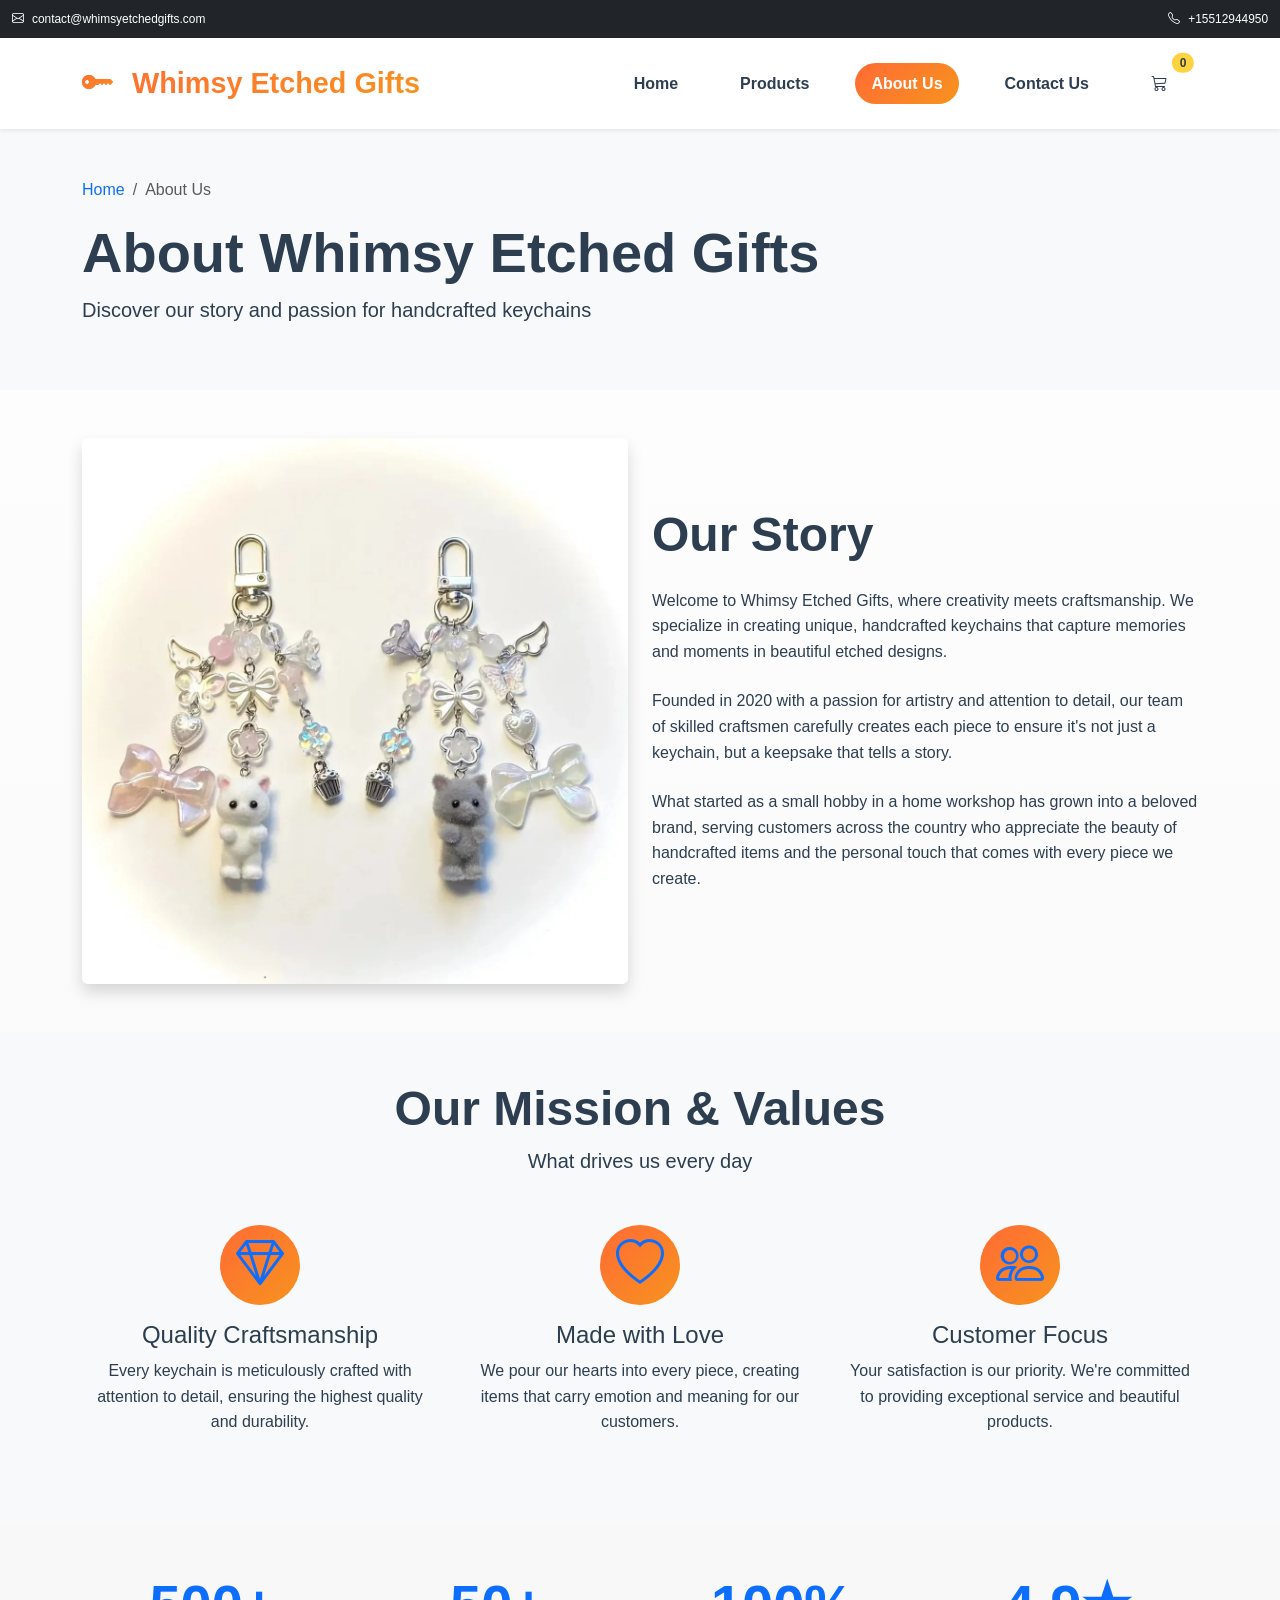
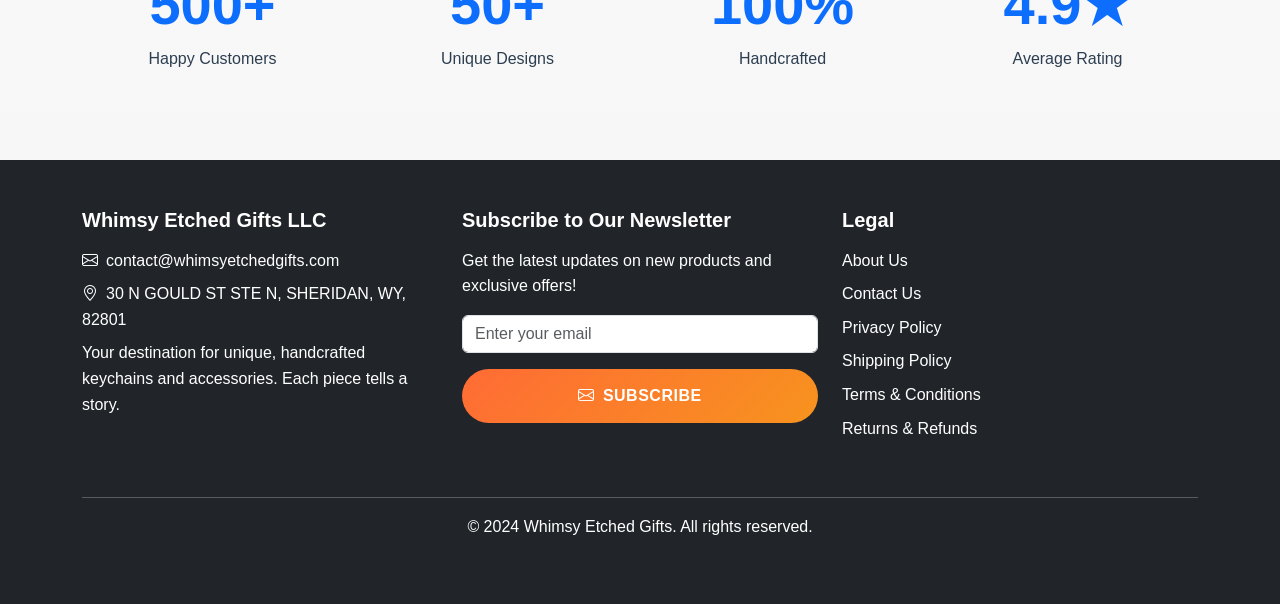
==== commit 87014432: "first commit" ====
--- a/about.html
+++ b/about.html
@@ -18,10 +18,10 @@
         <div class="container">
             <div class="row align-items-center">
                 <div class="col-md-6">
-                    <small><i class="bi bi-envelope me-2"></i>info@whimsyetchedgifts.com</small>
+                    <small><i class="bi bi-envelope me-2"></i>contact@whimsyetchedgifts.com</small>
                 </div>
                 <div class="col-md-6 text-md-end">
-                    <small><i class="bi bi-telephone me-2"></i>+1 (555) 123-4567</small>
+                    <small><i class="bi bi-telephone me-2"></i>+15512944950</small>
                 </div>
             </div>
         </div>
@@ -168,7 +168,7 @@
                 <div class="col-lg-4 mb-4">
                     <h5 class="mb-3">Whimsy Etched Gifts LLC</h5>
                     <p class="mb-2"><i class="bi bi-envelope me-2"></i>contact@whimsyetchedgifts.com</p>
-                    <p class="mb-2"><i class="bi bi-geo-alt me-2"></i>30 N Gould St Ste N Sheridan, WY 82801</p>
+                    <p class="mb-2"><i class="bi bi-geo-alt me-2"></i>30 N GOULD ST STE N, SHERIDAN, WY, 82801</p>
                     <p class="mb-0">Your destination for unique, handcrafted keychains and accessories. Each piece tells a story.</p>
                 </div>
                 <div class="col-lg-4 mb-4">
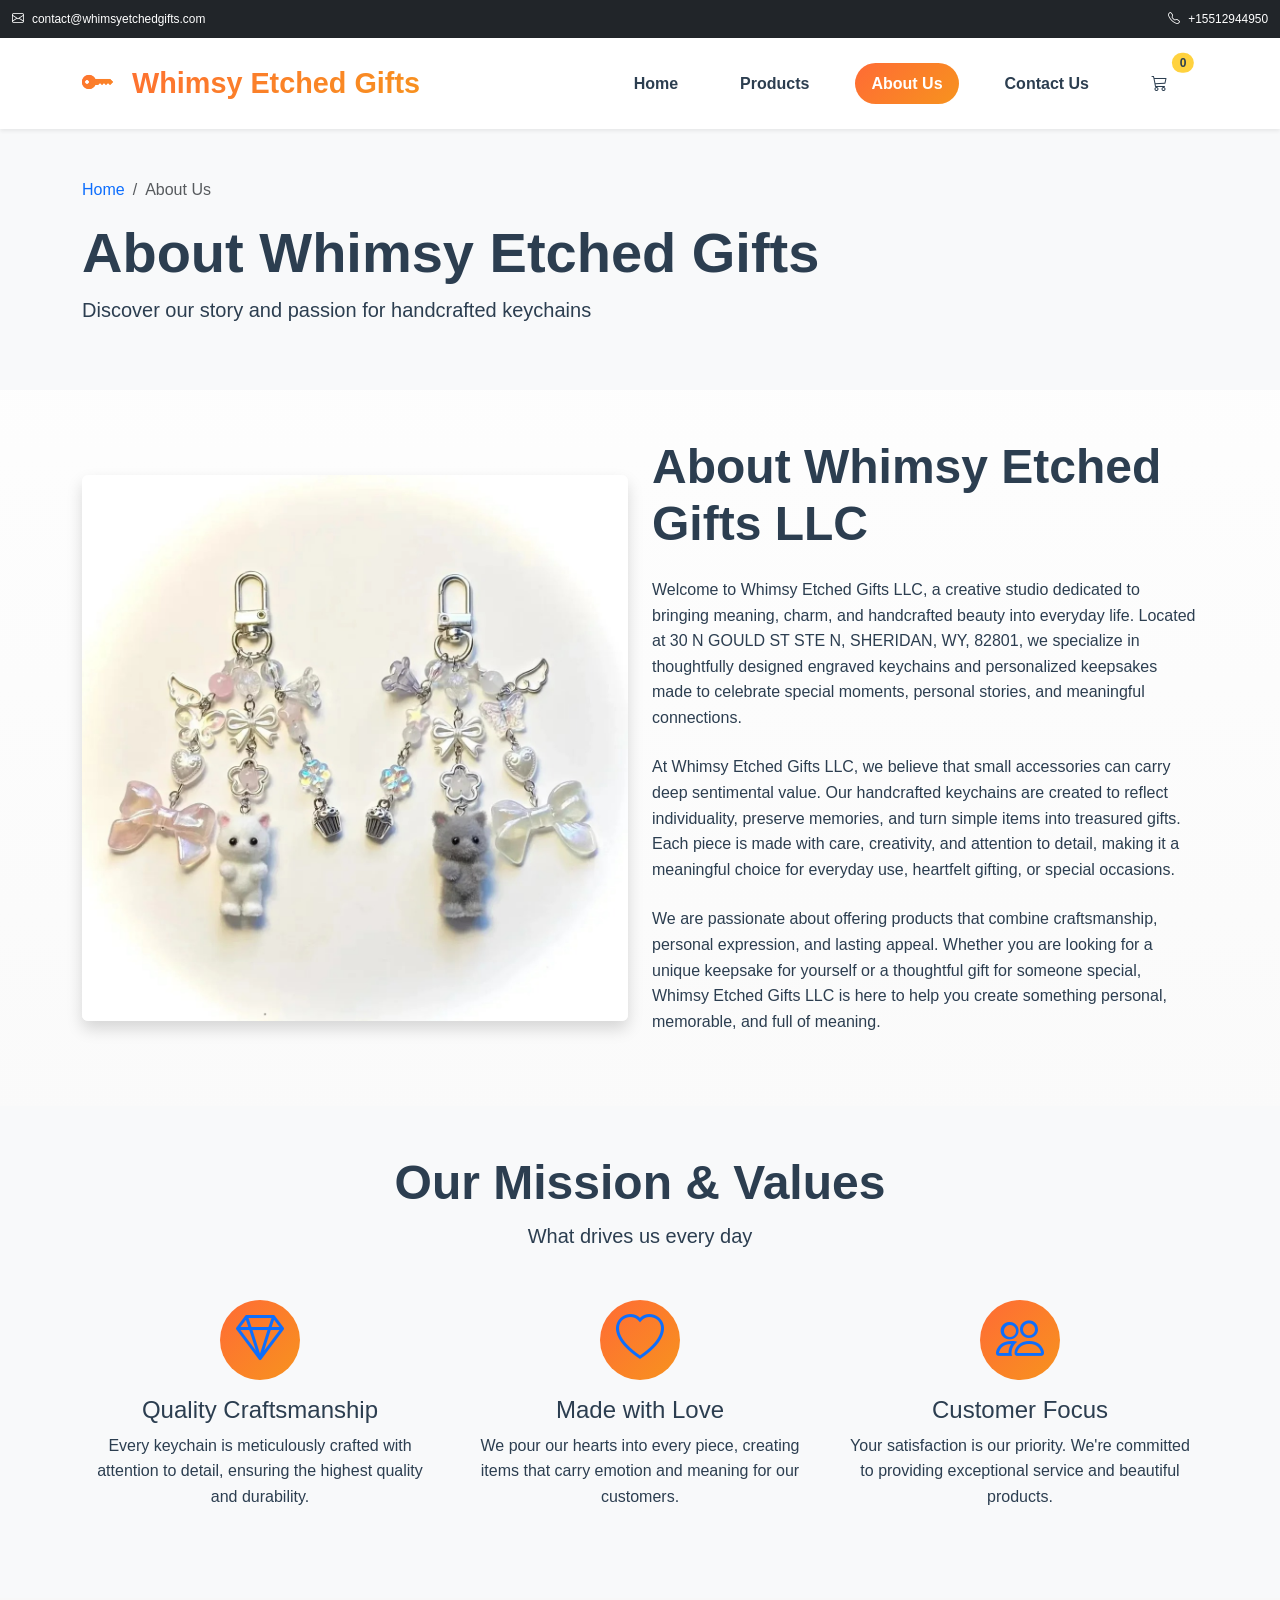
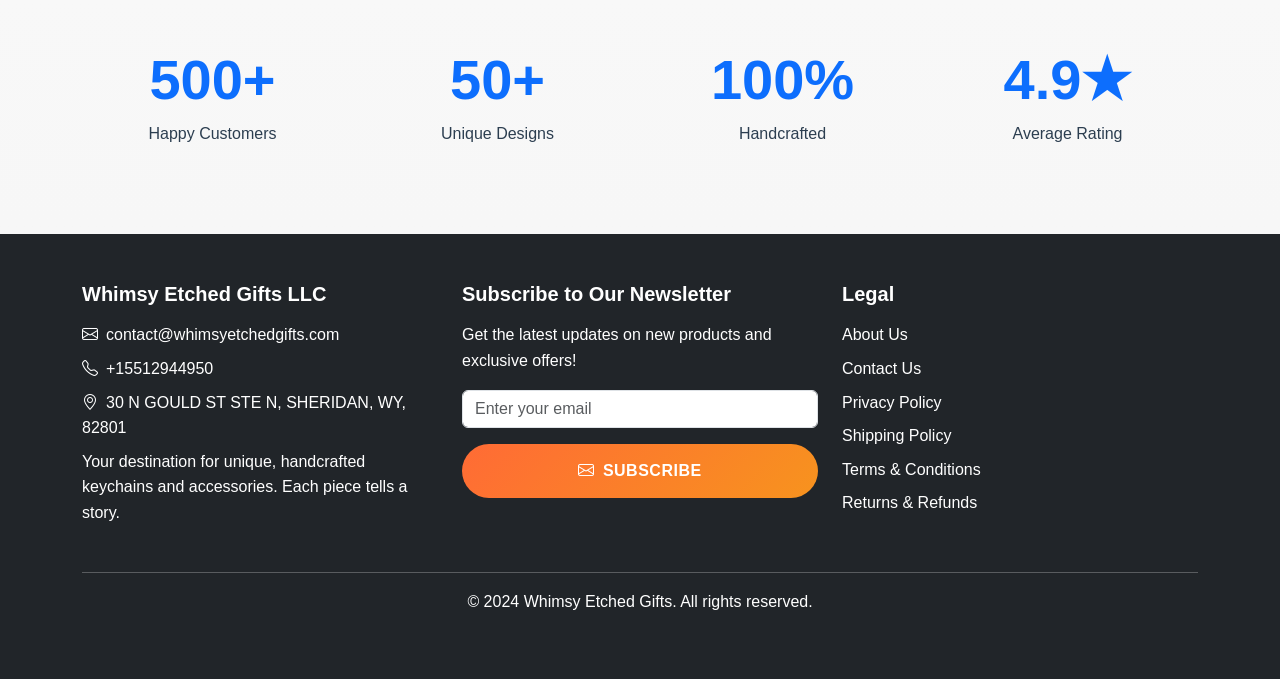
==== commit 14b8546b: "Commit" ====
--- a/about.html
+++ b/about.html
@@ -89,10 +89,10 @@
                     <img src="SP2/main_images/main-image-1.jpeg" alt="About Us" class="img-fluid rounded shadow">
                 </div>
                 <div class="col-lg-6">
-                    <h2 class="display-5 fw-bold mb-4">Our Story</h2>
-                    <p class="mb-4">Welcome to Whimsy Etched Gifts, where creativity meets craftsmanship. We specialize in creating unique, handcrafted keychains that capture memories and moments in beautiful etched designs.</p>
-                    <p class="mb-4">Founded in 2020 with a passion for artistry and attention to detail, our team of skilled craftsmen carefully creates each piece to ensure it's not just a keychain, but a keepsake that tells a story.</p>
-                    <p class="mb-4">What started as a small hobby in a home workshop has grown into a beloved brand, serving customers across the country who appreciate the beauty of handcrafted items and the personal touch that comes with every piece we create.</p>
+                    <h2 class="display-5 fw-bold mb-4">About Whimsy Etched Gifts LLC</h2>
+                    <p class="mb-4">Welcome to Whimsy Etched Gifts LLC, a creative studio dedicated to bringing meaning, charm, and handcrafted beauty into everyday life. Located at 30 N GOULD ST STE N, SHERIDAN, WY, 82801, we specialize in thoughtfully designed engraved keychains and personalized keepsakes made to celebrate special moments, personal stories, and meaningful connections.</p>
+                    <p class="mb-4">At Whimsy Etched Gifts LLC, we believe that small accessories can carry deep sentimental value. Our handcrafted keychains are created to reflect individuality, preserve memories, and turn simple items into treasured gifts. Each piece is made with care, creativity, and attention to detail, making it a meaningful choice for everyday use, heartfelt gifting, or special occasions.</p>
+                    <p class="mb-4">We are passionate about offering products that combine craftsmanship, personal expression, and lasting appeal. Whether you are looking for a unique keepsake for yourself or a thoughtful gift for someone special, Whimsy Etched Gifts LLC is here to help you create something personal, memorable, and full of meaning.</p>
                 </div>
             </div>
         </div>
@@ -168,6 +168,7 @@
                 <div class="col-lg-4 mb-4">
                     <h5 class="mb-3">Whimsy Etched Gifts LLC</h5>
                     <p class="mb-2"><i class="bi bi-envelope me-2"></i>contact@whimsyetchedgifts.com</p>
+                    <p class="mb-2"><i class="bi bi-telephone me-2"></i>+15512944950</p>
                     <p class="mb-2"><i class="bi bi-geo-alt me-2"></i>30 N GOULD ST STE N, SHERIDAN, WY, 82801</p>
                     <p class="mb-0">Your destination for unique, handcrafted keychains and accessories. Each piece tells a story.</p>
                 </div>
